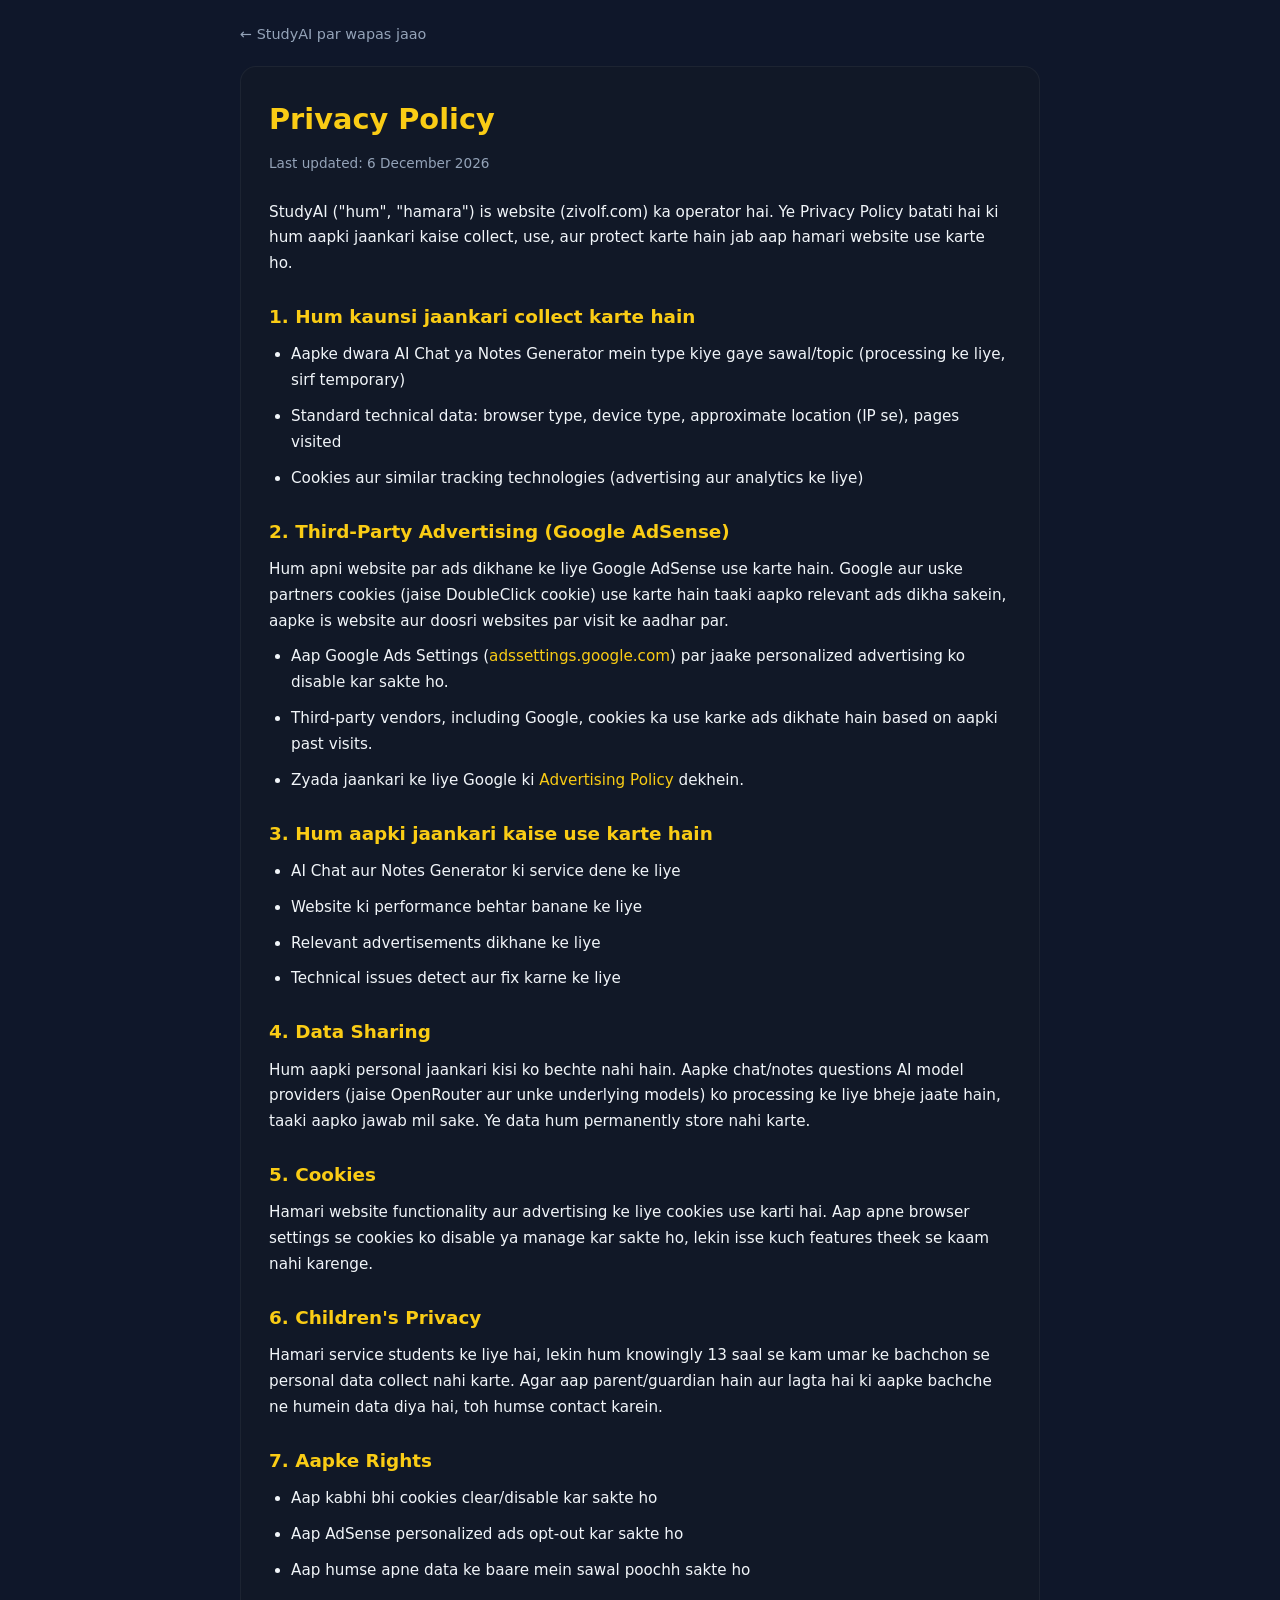
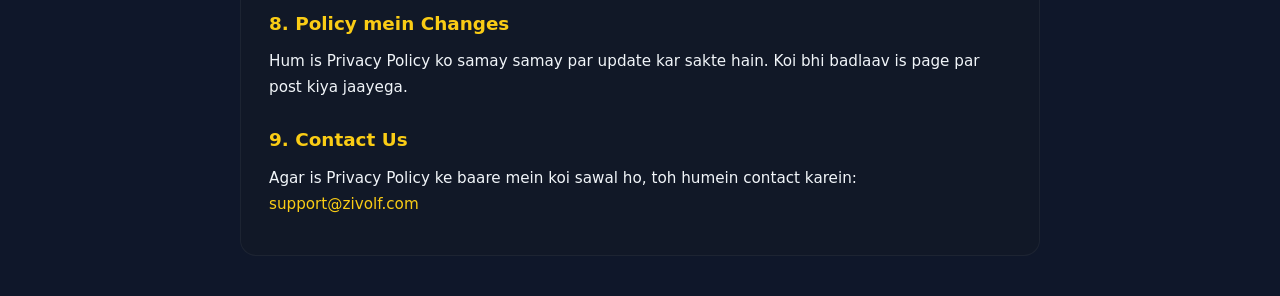
==== templates/privacy.html @ adcb14d4 "Add missing privacy.html template" ====
<!DOCTYPE html>
<html lang="hi-IN">
<head>
  <meta charset="UTF-8" />
  <meta name="viewport" content="width=device-width, initial-scale=1.0" />
  <title>Privacy Policy - StudyAI</title>
  <meta name="description" content="StudyAI Privacy Policy - jaano hum aapka data kaise use karte hain." />
  <link rel="canonical" href="https://zivolf.com/privacy-policy" />
  <link rel="icon" type="image/png" href="/static/favicon.png" />
  <style>
    :root {
      --bg-main:   #0f172a;
      --bg-card:   #111827;
      --accent:    #facc15;
      --text-main: #f1f5f9;
      --text-muted:#94a3b8;
      --font: 'Segoe UI', system-ui, -apple-system, Arial, sans-serif;
    }
    * { box-sizing: border-box; margin: 0; padding: 0; }
    body {
      font-family: var(--font);
      background: var(--bg-main);
      color: var(--text-main);
      line-height: 1.7;
      padding: 20px;
    }
    .container { max-width: 800px; margin: 0 auto; }
    .card {
      background: var(--bg-card);
      padding: 28px;
      border-radius: 16px;
      margin-bottom: 20px;
      border: 1px solid rgba(255,255,255,0.05);
    }
    h1 {
      color: var(--accent);
      font-size: 1.8rem;
      margin-bottom: 8px;
    }
    .updated {
      color: var(--text-muted);
      font-size: 0.85rem;
      margin-bottom: 24px;
    }
    h2 {
      color: var(--accent);
      font-size: 1.15rem;
      margin: 24px 0 10px;
    }
    p, li {
      color: var(--text-main);
      font-size: 0.95rem;
      margin-bottom: 10px;
    }
    ul { padding-left: 22px; margin-bottom: 10px; }
    a { color: var(--accent); text-decoration: none; }
    a:hover { text-decoration: underline; }
    .back {
      display: inline-block;
      margin-bottom: 20px;
      color: var(--text-muted);
      font-size: 0.9rem;
    }
  </style>
</head>
<body>
  <div class="container">
    <a href="/" class="back">&larr; StudyAI par wapas jaao</a>
    <div class="card">
      <h1>Privacy Policy</h1>
      <p class="updated">Last updated: <span id="update-date"></span></p>

      <p>StudyAI ("hum", "hamara") is website (zivolf.com) ka operator hai. Ye Privacy Policy batati hai ki hum aapki jaankari kaise collect, use, aur protect karte hain jab aap hamari website use karte ho.</p>

      <h2>1. Hum kaunsi jaankari collect karte hain</h2>
      <ul>
        <li>Aapke dwara AI Chat ya Notes Generator mein type kiye gaye sawal/topic (processing ke liye, sirf temporary)</li>
        <li>Standard technical data: browser type, device type, approximate location (IP se), pages visited</li>
        <li>Cookies aur similar tracking technologies (advertising aur analytics ke liye)</li>
      </ul>

      <h2>2. Third-Party Advertising (Google AdSense)</h2>
      <p>Hum apni website par ads dikhane ke liye Google AdSense use karte hain. Google aur uske partners cookies (jaise DoubleClick cookie) use karte hain taaki aapko relevant ads dikha sakein, aapke is website aur doosri websites par visit ke aadhar par.</p>
      <ul>
        <li>Aap Google Ads Settings (<a href="https://adssettings.google.com" target="_blank" rel="noopener">adssettings.google.com</a>) par jaake personalized advertising ko disable kar sakte ho.</li>
        <li>Third-party vendors, including Google, cookies ka use karke ads dikhate hain based on aapki past visits.</li>
        <li>Zyada jaankari ke liye Google ki <a href="https://policies.google.com/technologies/ads" target="_blank" rel="noopener">Advertising Policy</a> dekhein.</li>
      </ul>

      <h2>3. Hum aapki jaankari kaise use karte hain</h2>
      <ul>
        <li>AI Chat aur Notes Generator ki service dene ke liye</li>
        <li>Website ki performance behtar banane ke liye</li>
        <li>Relevant advertisements dikhane ke liye</li>
        <li>Technical issues detect aur fix karne ke liye</li>
      </ul>

      <h2>4. Data Sharing</h2>
      <p>Hum aapki personal jaankari kisi ko bechte nahi hain. Aapke chat/notes questions AI model providers (jaise OpenRouter aur unke underlying models) ko processing ke liye bheje jaate hain, taaki aapko jawab mil sake. Ye data hum permanently store nahi karte.</p>

      <h2>5. Cookies</h2>
      <p>Hamari website functionality aur advertising ke liye cookies use karti hai. Aap apne browser settings se cookies ko disable ya manage kar sakte ho, lekin isse kuch features theek se kaam nahi karenge.</p>

      <h2>6. Children's Privacy</h2>
      <p>Hamari service students ke liye hai, lekin hum knowingly 13 saal se kam umar ke bachchon se personal data collect nahi karte. Agar aap parent/guardian hain aur lagta hai ki aapke bachche ne humein data diya hai, toh humse contact karein.</p>

      <h2>7. Aapke Rights</h2>
      <ul>
        <li>Aap kabhi bhi cookies clear/disable kar sakte ho</li>
        <li>Aap AdSense personalized ads opt-out kar sakte ho</li>
        <li>Aap humse apne data ke baare mein sawal poochh sakte ho</li>
      </ul>

      <h2>8. Policy mein Changes</h2>
      <p>Hum is Privacy Policy ko samay samay par update kar sakte hain. Koi bhi badlaav is page par post kiya jaayega.</p>

      <h2>9. Contact Us</h2>
      <p>Agar is Privacy Policy ke baare mein koi sawal ho, toh humein contact karein: <a href="mailto:support@zivolf.com">support@zivolf.com</a></p>
    </div>
  </div>

  <script>
    document.getElementById('update-date').textContent = new Date().toLocaleDateString('en-IN', { year: 'numeric', month: 'long', day: 'numeric' });
  </script>
</body>
</html>
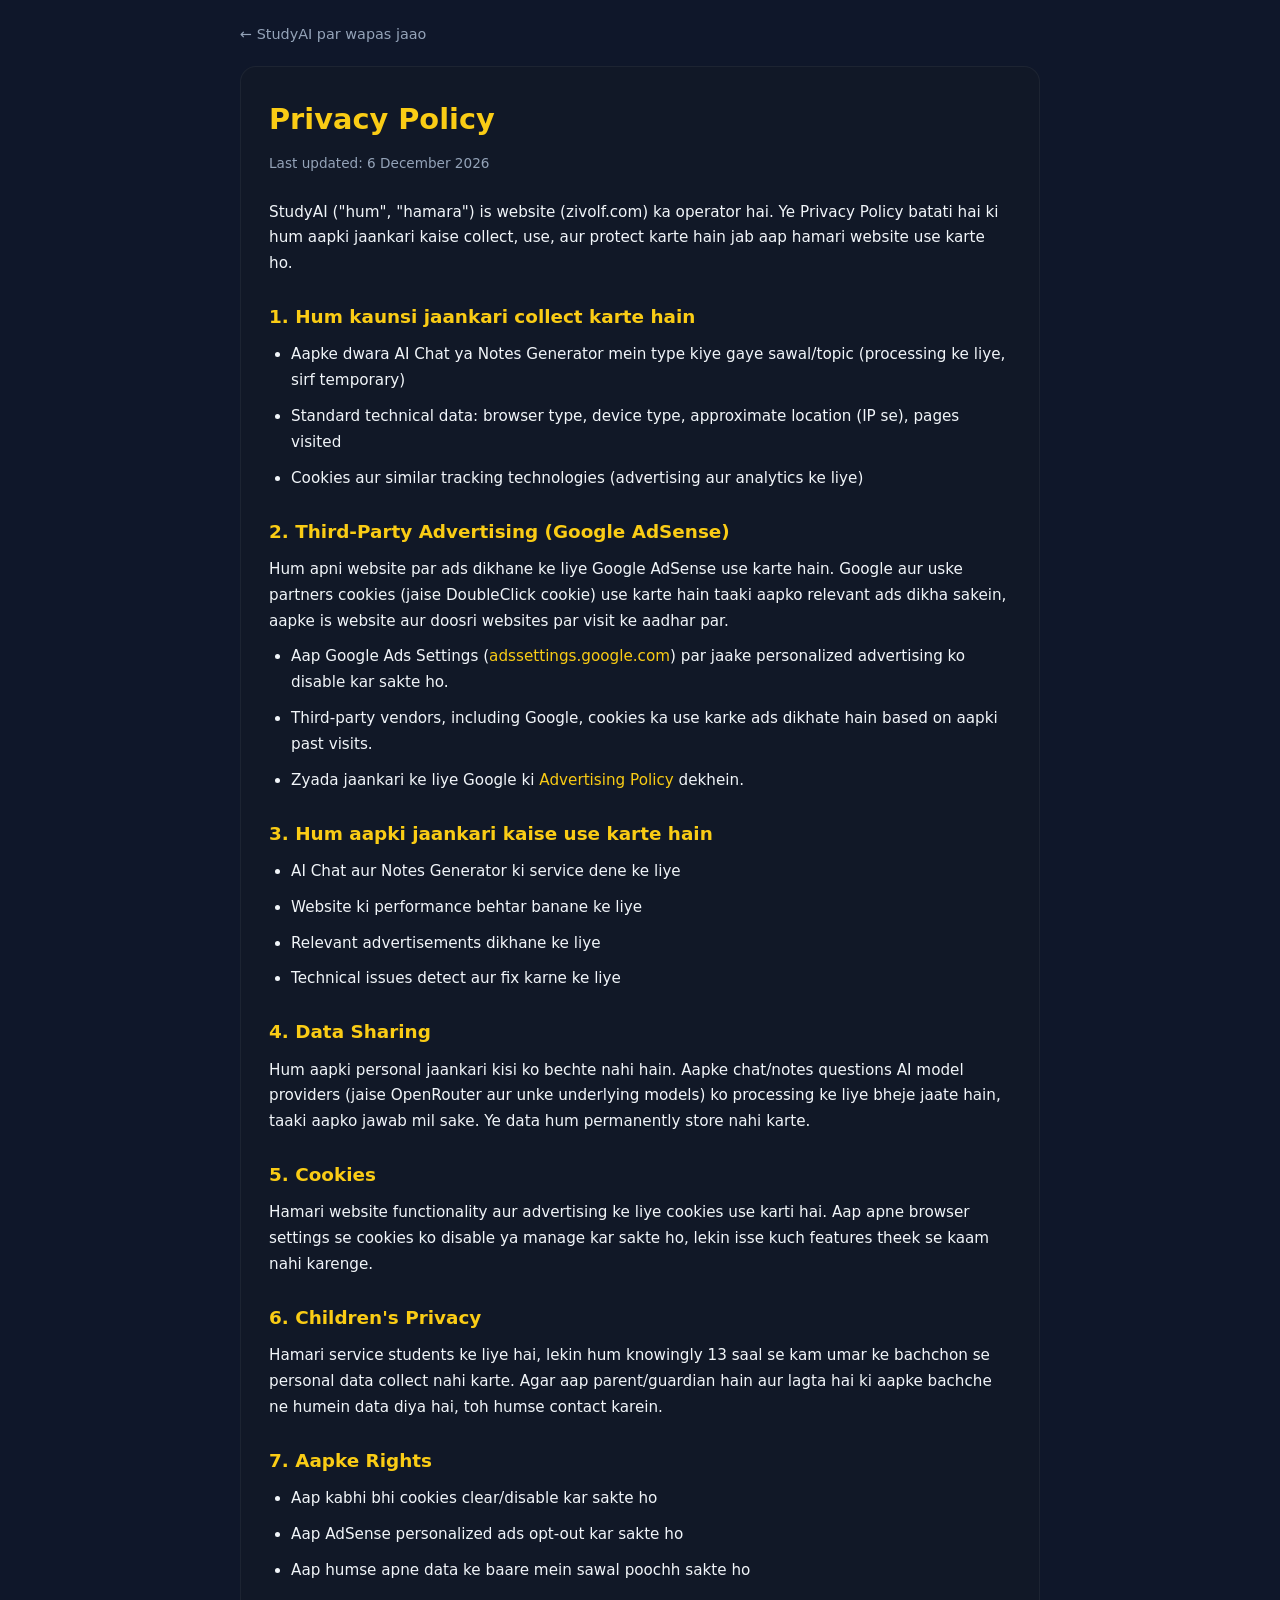
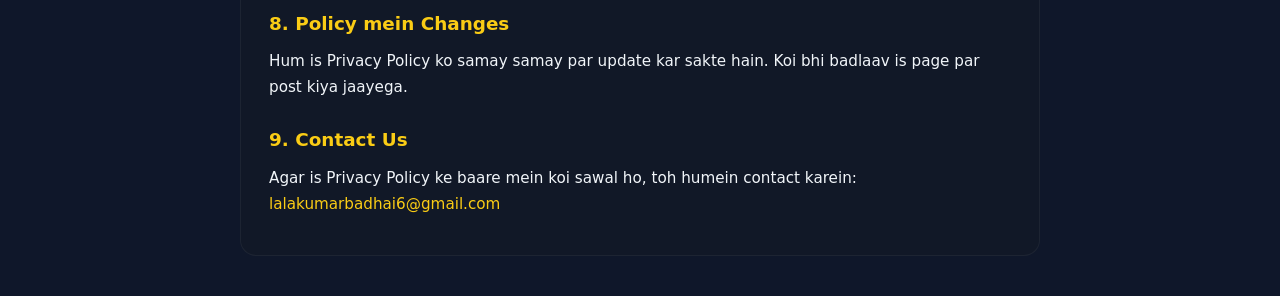
==== commit d9e2bd98: "Update privacy.html" ====
--- a/templates/privacy.html
+++ b/templates/privacy.html
@@ -115,7 +115,7 @@
       <p>Hum is Privacy Policy ko samay samay par update kar sakte hain. Koi bhi badlaav is page par post kiya jaayega.</p>
 
       <h2>9. Contact Us</h2>
-      <p>Agar is Privacy Policy ke baare mein koi sawal ho, toh humein contact karein: <a href="mailto:support@zivolf.com">support@zivolf.com</a></p>
+      <p>Agar is Privacy Policy ke baare mein koi sawal ho, toh humein contact karein: <a href="mailto:lalakumarbadhai6@gmail.com">lalakumarbadhai6@gmail.com</a></p>
     </div>
   </div>
 
@@ -123,4 +123,4 @@
     document.getElementById('update-date').textContent = new Date().toLocaleDateString('en-IN', { year: 'numeric', month: 'long', day: 'numeric' });
   </script>
 </body>
-</html>+</html>
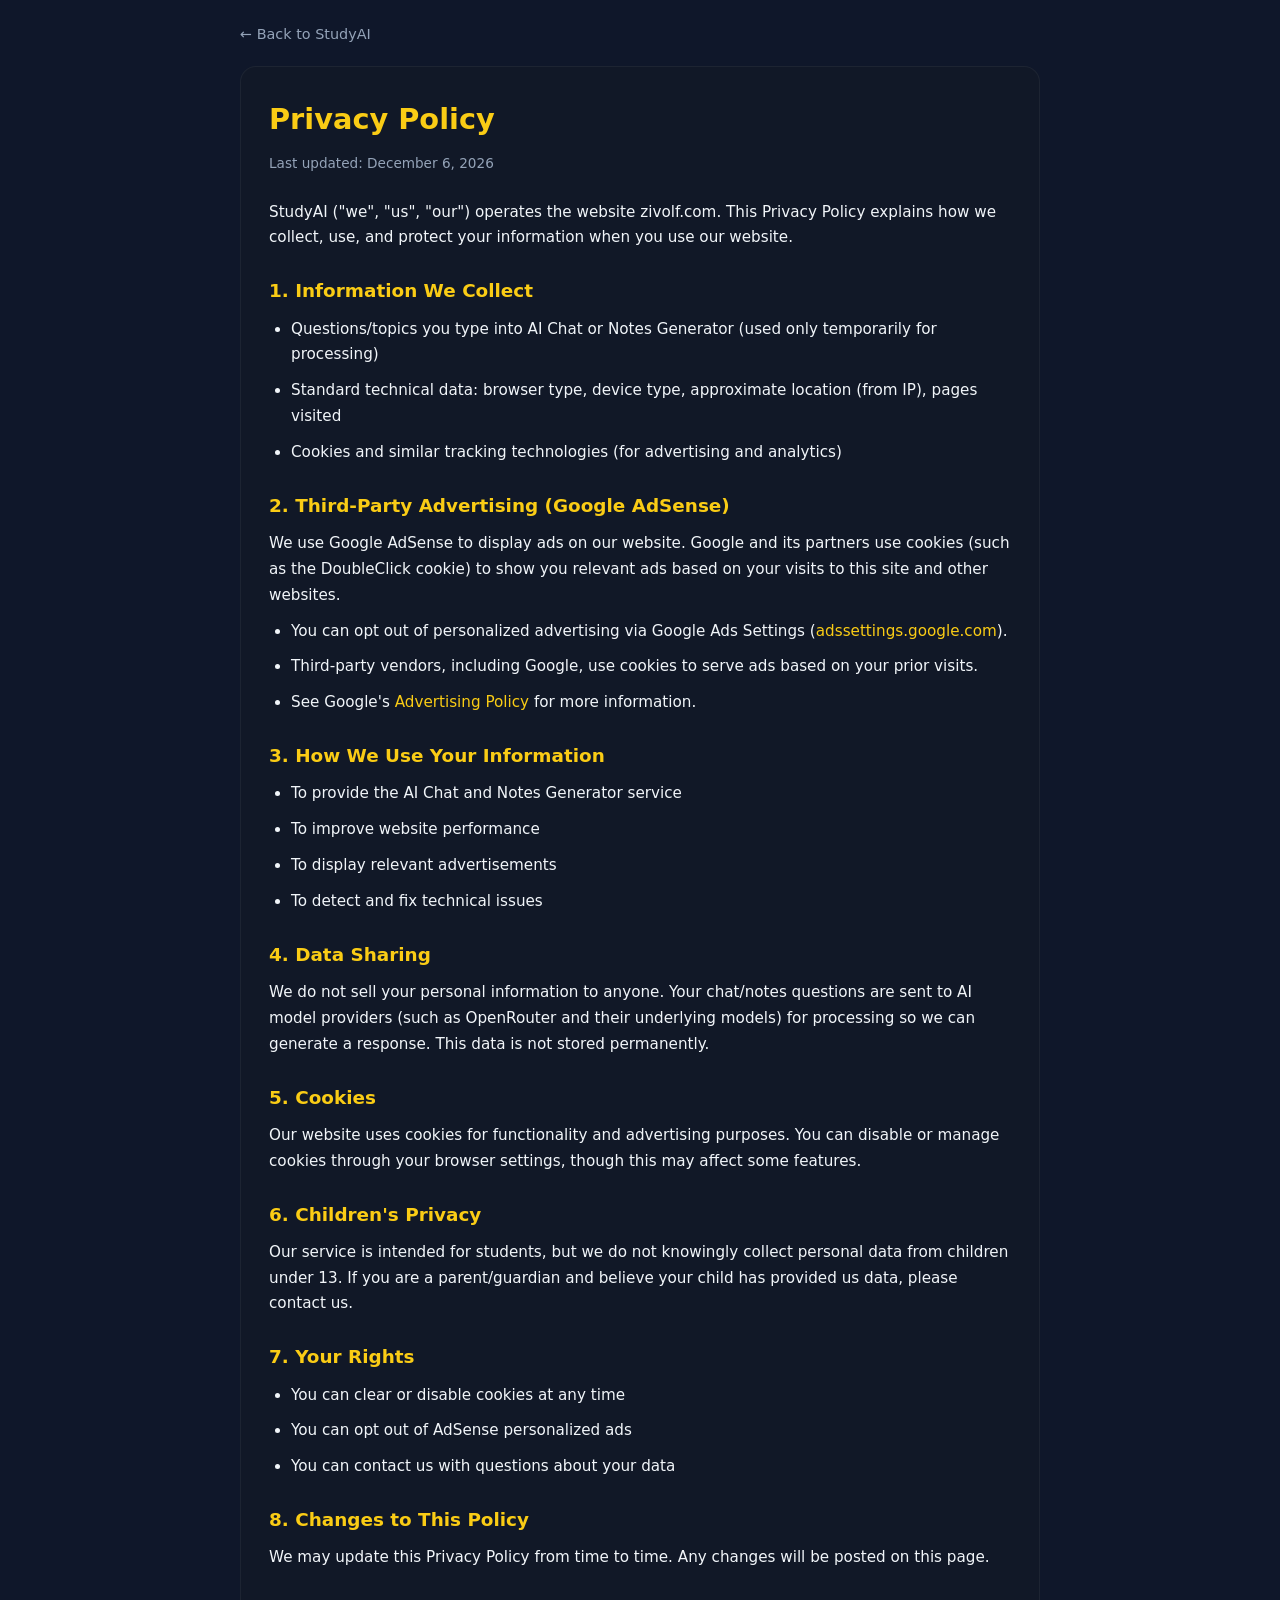
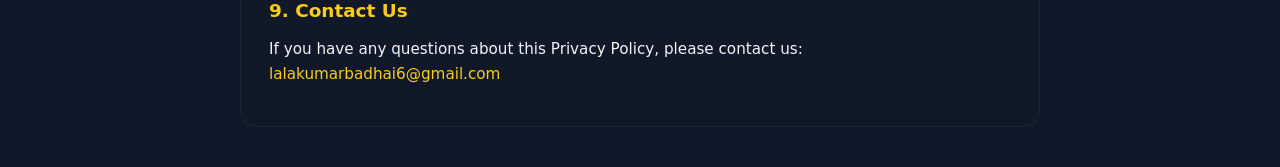
==== commit efb7cb7a: "update" ====
--- a/templates/privacy.html
+++ b/templates/privacy.html
@@ -1,11 +1,19 @@
 <!DOCTYPE html>
-<html lang="hi-IN">
+<html lang="en">
 <head>
   <meta charset="UTF-8" />
   <meta name="viewport" content="width=device-width, initial-scale=1.0" />
   <title>Privacy Policy - StudyAI</title>
-  <meta name="description" content="StudyAI Privacy Policy - jaano hum aapka data kaise use karte hain." />
+  <meta name="description" content="StudyAI Privacy Policy — learn how we collect, use, and protect your data when you use our free AI assistant." />
+  <meta name="robots" content="index, follow" />
   <link rel="canonical" href="https://zivolf.com/privacy-policy" />
+  <link rel="alternate" hreflang="en" href="https://zivolf.com/privacy-policy" />
+  <link rel="alternate" hreflang="x-default" href="https://zivolf.com/privacy-policy" />
+  <meta property="og:type" content="website" />
+  <meta property="og:title" content="Privacy Policy - StudyAI" />
+  <meta property="og:description" content="Learn how StudyAI collects, uses, and protects your data." />
+  <meta property="og:url" content="https://zivolf.com/privacy-policy" />
+  <meta property="og:locale" content="en_US" />
   <link rel="icon" type="image/png" href="/static/favicon.png" />
   <style>
     :root {
@@ -65,62 +73,62 @@
 </head>
 <body>
   <div class="container">
-    <a href="/" class="back">&larr; StudyAI par wapas jaao</a>
+    <a href="/" class="back">&larr; Back to StudyAI</a>
     <div class="card">
       <h1>Privacy Policy</h1>
       <p class="updated">Last updated: <span id="update-date"></span></p>
 
-      <p>StudyAI ("hum", "hamara") is website (zivolf.com) ka operator hai. Ye Privacy Policy batati hai ki hum aapki jaankari kaise collect, use, aur protect karte hain jab aap hamari website use karte ho.</p>
+      <p>StudyAI ("we", "us", "our") operates the website zivolf.com. This Privacy Policy explains how we collect, use, and protect your information when you use our website.</p>
 
-      <h2>1. Hum kaunsi jaankari collect karte hain</h2>
+      <h2>1. Information We Collect</h2>
       <ul>
-        <li>Aapke dwara AI Chat ya Notes Generator mein type kiye gaye sawal/topic (processing ke liye, sirf temporary)</li>
-        <li>Standard technical data: browser type, device type, approximate location (IP se), pages visited</li>
-        <li>Cookies aur similar tracking technologies (advertising aur analytics ke liye)</li>
+        <li>Questions/topics you type into AI Chat or Notes Generator (used only temporarily for processing)</li>
+        <li>Standard technical data: browser type, device type, approximate location (from IP), pages visited</li>
+        <li>Cookies and similar tracking technologies (for advertising and analytics)</li>
       </ul>
 
       <h2>2. Third-Party Advertising (Google AdSense)</h2>
-      <p>Hum apni website par ads dikhane ke liye Google AdSense use karte hain. Google aur uske partners cookies (jaise DoubleClick cookie) use karte hain taaki aapko relevant ads dikha sakein, aapke is website aur doosri websites par visit ke aadhar par.</p>
+      <p>We use Google AdSense to display ads on our website. Google and its partners use cookies (such as the DoubleClick cookie) to show you relevant ads based on your visits to this site and other websites.</p>
       <ul>
-        <li>Aap Google Ads Settings (<a href="https://adssettings.google.com" target="_blank" rel="noopener">adssettings.google.com</a>) par jaake personalized advertising ko disable kar sakte ho.</li>
-        <li>Third-party vendors, including Google, cookies ka use karke ads dikhate hain based on aapki past visits.</li>
-        <li>Zyada jaankari ke liye Google ki <a href="https://policies.google.com/technologies/ads" target="_blank" rel="noopener">Advertising Policy</a> dekhein.</li>
+        <li>You can opt out of personalized advertising via Google Ads Settings (<a href="https://adssettings.google.com" target="_blank" rel="noopener">adssettings.google.com</a>).</li>
+        <li>Third-party vendors, including Google, use cookies to serve ads based on your prior visits.</li>
+        <li>See Google's <a href="https://policies.google.com/technologies/ads" target="_blank" rel="noopener">Advertising Policy</a> for more information.</li>
       </ul>
 
-      <h2>3. Hum aapki jaankari kaise use karte hain</h2>
+      <h2>3. How We Use Your Information</h2>
       <ul>
-        <li>AI Chat aur Notes Generator ki service dene ke liye</li>
-        <li>Website ki performance behtar banane ke liye</li>
-        <li>Relevant advertisements dikhane ke liye</li>
-        <li>Technical issues detect aur fix karne ke liye</li>
+        <li>To provide the AI Chat and Notes Generator service</li>
+        <li>To improve website performance</li>
+        <li>To display relevant advertisements</li>
+        <li>To detect and fix technical issues</li>
       </ul>
 
       <h2>4. Data Sharing</h2>
-      <p>Hum aapki personal jaankari kisi ko bechte nahi hain. Aapke chat/notes questions AI model providers (jaise OpenRouter aur unke underlying models) ko processing ke liye bheje jaate hain, taaki aapko jawab mil sake. Ye data hum permanently store nahi karte.</p>
+      <p>We do not sell your personal information to anyone. Your chat/notes questions are sent to AI model providers (such as OpenRouter and their underlying models) for processing so we can generate a response. This data is not stored permanently.</p>
 
       <h2>5. Cookies</h2>
-      <p>Hamari website functionality aur advertising ke liye cookies use karti hai. Aap apne browser settings se cookies ko disable ya manage kar sakte ho, lekin isse kuch features theek se kaam nahi karenge.</p>
+      <p>Our website uses cookies for functionality and advertising purposes. You can disable or manage cookies through your browser settings, though this may affect some features.</p>
 
       <h2>6. Children's Privacy</h2>
-      <p>Hamari service students ke liye hai, lekin hum knowingly 13 saal se kam umar ke bachchon se personal data collect nahi karte. Agar aap parent/guardian hain aur lagta hai ki aapke bachche ne humein data diya hai, toh humse contact karein.</p>
+      <p>Our service is intended for students, but we do not knowingly collect personal data from children under 13. If you are a parent/guardian and believe your child has provided us data, please contact us.</p>
 
-      <h2>7. Aapke Rights</h2>
+      <h2>7. Your Rights</h2>
       <ul>
-        <li>Aap kabhi bhi cookies clear/disable kar sakte ho</li>
-        <li>Aap AdSense personalized ads opt-out kar sakte ho</li>
-        <li>Aap humse apne data ke baare mein sawal poochh sakte ho</li>
+        <li>You can clear or disable cookies at any time</li>
+        <li>You can opt out of AdSense personalized ads</li>
+        <li>You can contact us with questions about your data</li>
       </ul>
 
-      <h2>8. Policy mein Changes</h2>
-      <p>Hum is Privacy Policy ko samay samay par update kar sakte hain. Koi bhi badlaav is page par post kiya jaayega.</p>
+      <h2>8. Changes to This Policy</h2>
+      <p>We may update this Privacy Policy from time to time. Any changes will be posted on this page.</p>
 
       <h2>9. Contact Us</h2>
-      <p>Agar is Privacy Policy ke baare mein koi sawal ho, toh humein contact karein: <a href="mailto:lalakumarbadhai6@gmail.com">lalakumarbadhai6@gmail.com</a></p>
+      <p>If you have any questions about this Privacy Policy, please contact us: <a href="mailto:lalakumarbadhai6@gmail.com">lalakumarbadhai6@gmail.com</a></p>
     </div>
   </div>
 
   <script>
-    document.getElementById('update-date').textContent = new Date().toLocaleDateString('en-IN', { year: 'numeric', month: 'long', day: 'numeric' });
+    document.getElementById('update-date').textContent = new Date().toLocaleDateString('en-US', { year: 'numeric', month: 'long', day: 'numeric' });
   </script>
 </body>
-</html>
+</html>
